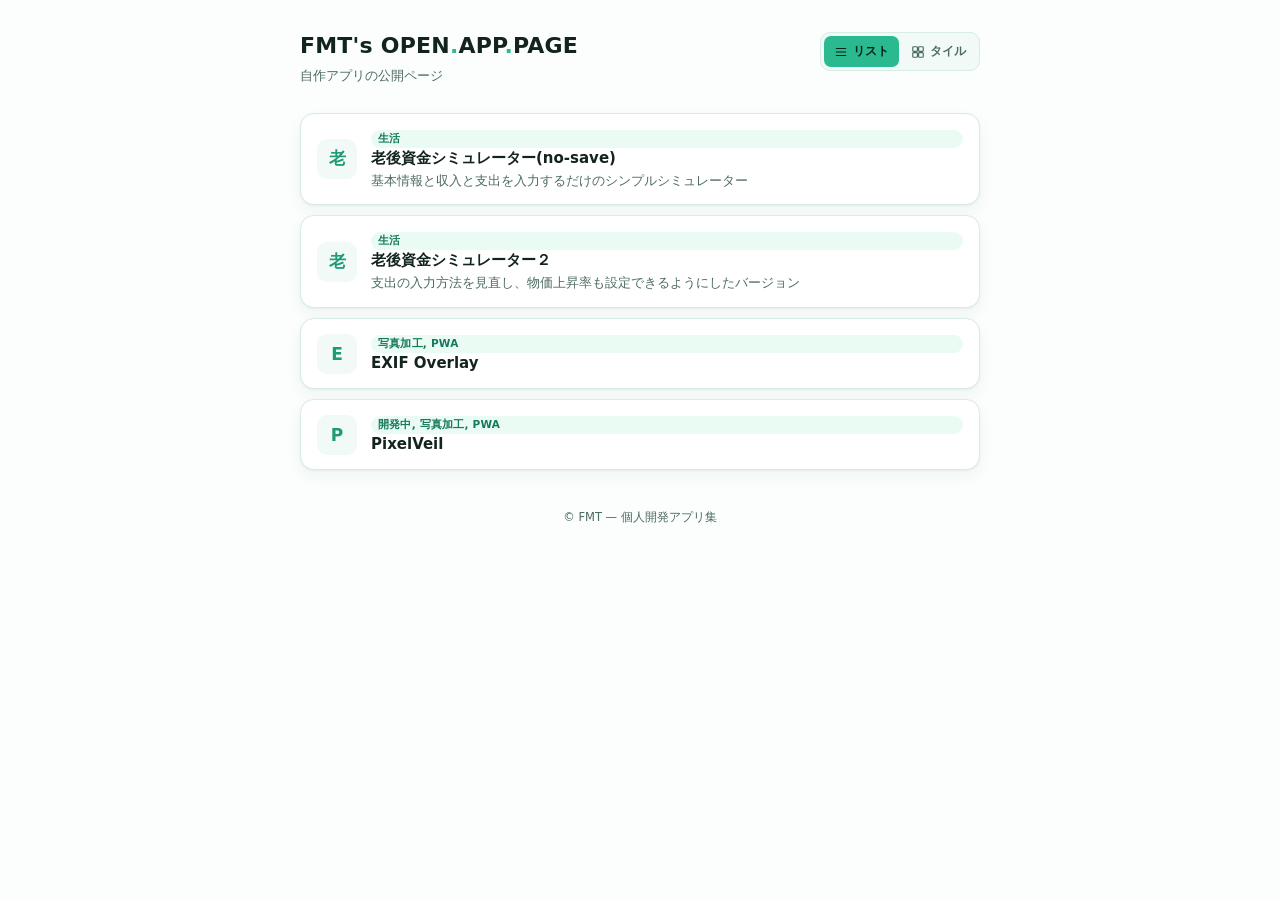
==== index.html @ 7205ddc9 "Update index.html アプリの説明を追加" ====
<!DOCTYPE html>
<html lang="ja">
<head>
<meta charset="UTF-8">
<meta name="viewport" content="width=device-width, initial-scale=1, viewport-fit=cover">
<title>FMT's OPEN APP PAGE</title>
<style>
  :root {
    --mint-50:  #eafbf4;
    --mint-200: #a9ecd2;
    --mint-500: #2bb98f;
    --mint-600: #1f9a76;
    --mint-700: #157a5c;

    --bg:      #fbfefc;
    --surface: #ffffff;
    --surface-2: #f1faf6;
    --border:  #d7ece2;
    --text:    #12241d;
    --text-2:  #4d6b60;
    --tag-bg:  #eafbf4;
    --tag-text:#157a5c;
    --shadow: 0 1px 2px rgba(20, 60, 45, 0.06), 0 6px 16px rgba(20, 60, 45, 0.05);
  }

  @media (prefers-color-scheme: dark) {
    :root {
      --bg:      #0a1512;
      --surface: #10201a;
      --surface-2: #132a21;
      --border:  #1e3b30;
      --text:    #e7f7ef;
      --text-2:  #93b8a9;
      --tag-bg:  #16352a;
      --tag-text:#7bd8b4;
      --mint-500:#34caa0;
      --mint-600:#2bb98f;
      --shadow: 0 1px 2px rgba(0,0,0,0.3), 0 8px 20px rgba(0,0,0,0.35);
    }
  }

  * { box-sizing: border-box; }

  html, body {
    margin: 0;
    padding: 0;
    background: var(--bg);
    color: var(--text);
    font-family: -apple-system, BlinkMacSystemFont, "Hiragino Sans", "Hiragino Kaku Gothic ProN",
                 "Yu Gothic UI", "Yu Gothic", "Segoe UI", system-ui, sans-serif;
    -webkit-font-smoothing: antialiased;
    transition: background 0.25s ease, color 0.25s ease;
  }

  a { color: inherit; text-decoration: none; }

  .wrap {
    max-width: 720px;
    margin: 0 auto;
    padding: 32px 20px 80px;
  }

  header.page-head {
    display: flex;
    align-items: flex-start;
    justify-content: space-between;
    gap: 16px;
    margin-bottom: 28px;
  }

  .titles h1 {
    margin: 0 0 6px;
    font-size: 22px;
    font-weight: 700;
    letter-spacing: 0.01em;
    line-height: 1.3;
  }

  .titles h1 .dot {
    color: var(--mint-500);
  }

  .titles p {
    margin: 0;
    font-size: 13px;
    color: var(--text-2);
  }

  /* View toggle */
  .toggle {
    display: inline-flex;
    flex-shrink: 0;
    background: var(--surface-2);
    border: 1px solid var(--border);
    border-radius: 10px;
    padding: 3px;
    gap: 2px;
  }

  .toggle button {
    appearance: none;
    border: none;
    background: transparent;
    color: var(--text-2);
    padding: 7px 10px;
    border-radius: 7px;
    font-size: 12px;
    font-weight: 600;
    display: flex;
    align-items: center;
    gap: 5px;
    cursor: pointer;
    transition: background 0.15s ease, color 0.15s ease;
  }

  .toggle button svg { width: 14px; height: 14px; display: block; }

  .toggle button[aria-pressed="true"] {
    background: var(--mint-500);
    color: #04231a;
  }

  /* App list container */
  #apps {
    display: flex;
    flex-direction: column;
    gap: 10px;
  }

  #apps.view-tile {
    display: grid;
    grid-template-columns: repeat(2, 1fr);
    gap: 12px;
  }

  @media (max-width: 480px) {
    #apps.view-tile {
      grid-template-columns: 1fr;
    }
  }

  .card {
    background: var(--surface);
    border: 1px solid var(--border);
    border-radius: 14px;
    box-shadow: var(--shadow);
    padding: 16px 18px;
    display: flex;
    flex-direction: column;
    gap: 6px;
    transition: transform 0.12s ease, border-color 0.12s ease;
  }

  .card:active {
    transform: scale(0.98);
  }

  @media (hover: hover) {
    .card:hover {
      border-color: var(--mint-500);
    }
  }

  #apps.view-list .card {
    flex-direction: row;
    align-items: center;
    gap: 14px;
    padding: 14px 16px;
  }

  .card-icon {
    flex-shrink: 0;
    width: 40px;
    height: 40px;
    border-radius: 10px;
    background: var(--surface-2);
    color: var(--mint-600);
    display: flex;
    align-items: center;
    justify-content: center;
    font-size: 17px;
    font-weight: 700;
  }

  #apps.view-tile .card-icon {
    width: 34px;
    height: 34px;
    font-size: 15px;
  }

  .card-body {
    flex: 1;
    min-width: 0;
  }

  .card-title {
    font-size: 15px;
    font-weight: 600;
    line-height: 1.4;
    word-break: break-word;
  }

  .card-desc {
    margin-top: 3px;
    font-size: 12.5px;
    color: var(--text-2);
    line-height: 1.5;
  }

  #apps.view-tile .card-desc {
    display: -webkit-box;
    -webkit-line-clamp: 3;
    -webkit-box-orient: vertical;
    overflow: hidden;
  }

  .card-tag {
    align-self: flex-start;
    font-size: 10.5px;
    font-weight: 700;
    letter-spacing: 0.02em;
    background: var(--tag-bg);
    color: var(--tag-text);
    padding: 2px 7px;
    border-radius: 999px;
    margin-top: 2px;
  }

  footer {
    margin-top: 40px;
    font-size: 11.5px;
    color: var(--text-2);
    text-align: center;
  }

  :focus-visible {
    outline: 2px solid var(--mint-500);
    outline-offset: 2px;
  }

  @media (prefers-reduced-motion: reduce) {
    * { transition: none !important; }
  }
</style>
</head>
<body>
  <div class="wrap">
    <header class="page-head">
      <div class="titles">
        <h1>FMT's OPEN<span class="dot">.</span>APP<span class="dot">.</span>PAGE</h1>
        <p>自作アプリの公開ページ</p>
      </div>
      <div class="toggle" role="group" aria-label="表示切り替え">
        <button id="btn-list" aria-pressed="true" onclick="setView('list')">
          <svg viewBox="0 0 24 24" fill="none" stroke="currentColor" stroke-width="2" stroke-linecap="round"><line x1="4" y1="6" x2="20" y2="6"/><line x1="4" y1="12" x2="20" y2="12"/><line x1="4" y1="18" x2="20" y2="18"/></svg>
          リスト
        </button>
        <button id="btn-tile" aria-pressed="false" onclick="setView('tile')">
          <svg viewBox="0 0 24 24" fill="none" stroke="currentColor" stroke-width="2" stroke-linecap="round" stroke-linejoin="round"><rect x="3" y="3" width="8" height="8" rx="1.5"/><rect x="13" y="3" width="8" height="8" rx="1.5"/><rect x="3" y="13" width="8" height="8" rx="1.5"/><rect x="13" y="13" width="8" height="8" rx="1.5"/></svg>
          タイル
        </button>
      </div>
    </header>

    <div id="apps" class="view-list"></div>

    <footer>© FMT — 個人開発アプリ集</footer>
  </div>

<script>
  var APPS = [
    {
      title: "老後資金シミュレーター(no-save)",
      url: "https://fmt-jp.github.io/open/retirement-simulator-no-save.html",
      desc: "基本情報と収入と支出を入力するだけのシンプルシミュレーター",
      tag: "生活"
    },
    {
      title: "老後資金シミュレーター２",
      url: "https://fmt-jp.github.io/open/rougo-sim/index.html",
      desc: "支出の入力方法を見直し、物価上昇率も設定できるようにしたバージョン",
      tag: "生活"
    },
    {
      title: "EXIF Overlay",
      url: "https://fmt-jp.github.io/open/exif-overlay-pwa/index.html",
      desc: "",
      tag: "写真加工, PWA"
    },
    {
      title: "PixelVeil",
      url: "https://fmt-jp.github.io/open/photo-editor-app/index.html",
      desc: "",
      tag: "開発中, 写真加工, PWA"
    }
  ];

  function initials(title) {
    var s = title.trim();
    return s.slice(0, 1);
  }

  function render() {
    var root = document.getElementById('apps');
    root.innerHTML = APPS.map(function (app) {
      return (
        '<a class="card" href="' + app.url + '">' +
          '<div class="card-icon">' + initials(app.title) + '</div>' +
          '<div class="card-body">' +
            (app.tag ? '<div class="card-tag">' + app.tag + '</div>' : '') +
            '<div class="card-title">' + app.title + '</div>' +
            (app.desc ? '<div class="card-desc">' + app.desc + '</div>' : '') +
          '</div>' +
        '</a>'
      );
    }).join('');
  }

  var currentView = 'list';

  function setView(view) {
    currentView = view;
    var root = document.getElementById('apps');
    root.classList.remove('view-list', 'view-tile');
    root.classList.add('view-' + view);
    document.getElementById('btn-list').setAttribute('aria-pressed', String(view === 'list'));
    document.getElementById('btn-tile').setAttribute('aria-pressed', String(view === 'tile'));
  }

  render();
  setView(currentView);
</script>
</body>
</html>
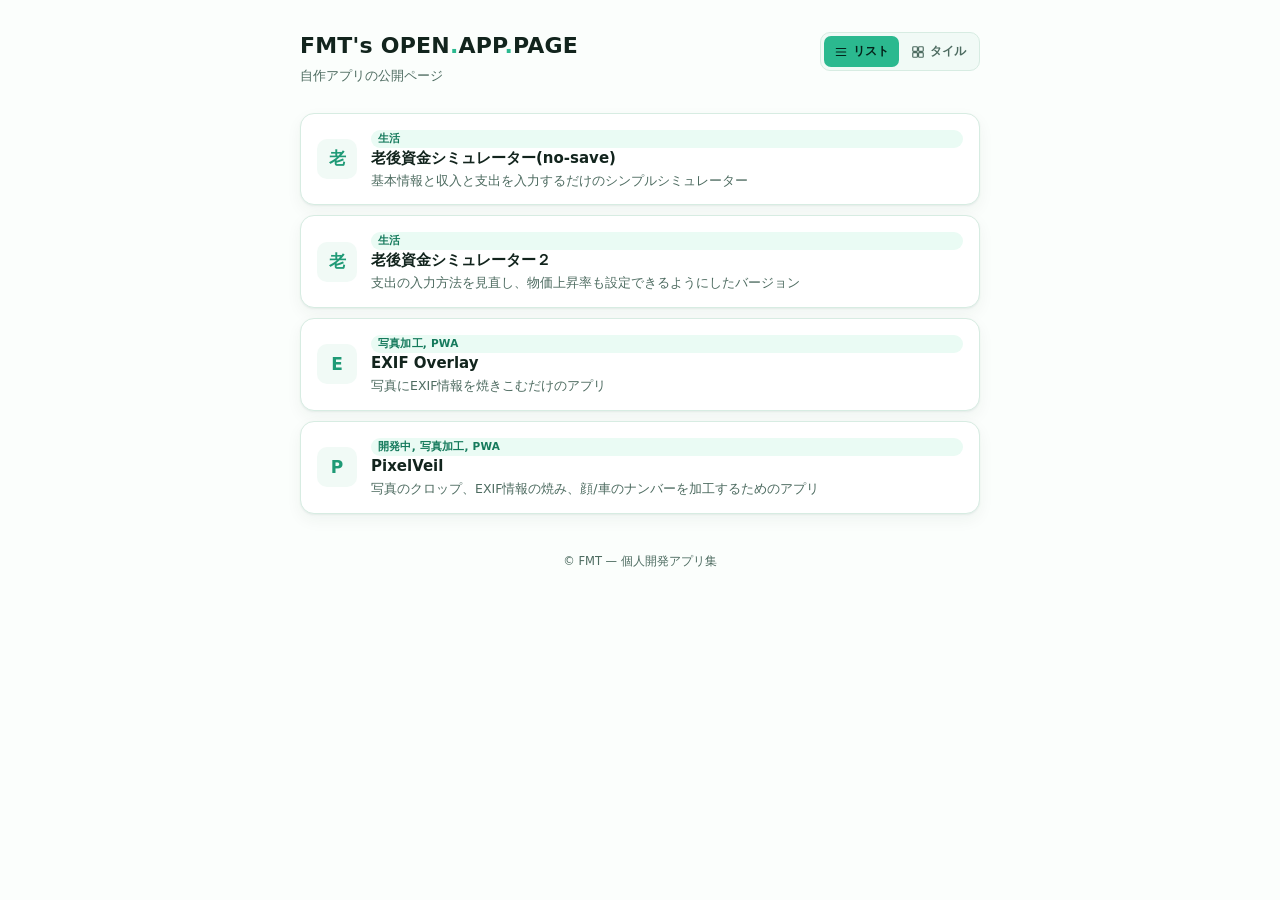
==== commit 9119487c: "Update index.html" ====
--- a/index.html
+++ b/index.html
@@ -284,13 +284,13 @@
     {
       title: "EXIF Overlay",
       url: "https://fmt-jp.github.io/open/exif-overlay-pwa/index.html",
-      desc: "",
+      desc: "写真にEXIF情報を焼きこむだけのアプリ",
       tag: "写真加工, PWA"
     },
     {
       title: "PixelVeil",
       url: "https://fmt-jp.github.io/open/photo-editor-app/index.html",
-      desc: "",
+      desc: "写真のクロップ、EXIF情報の焼み、顔/車のナンバーを加工するためのアプリ",
       tag: "開発中, 写真加工, PWA"
     }
   ];
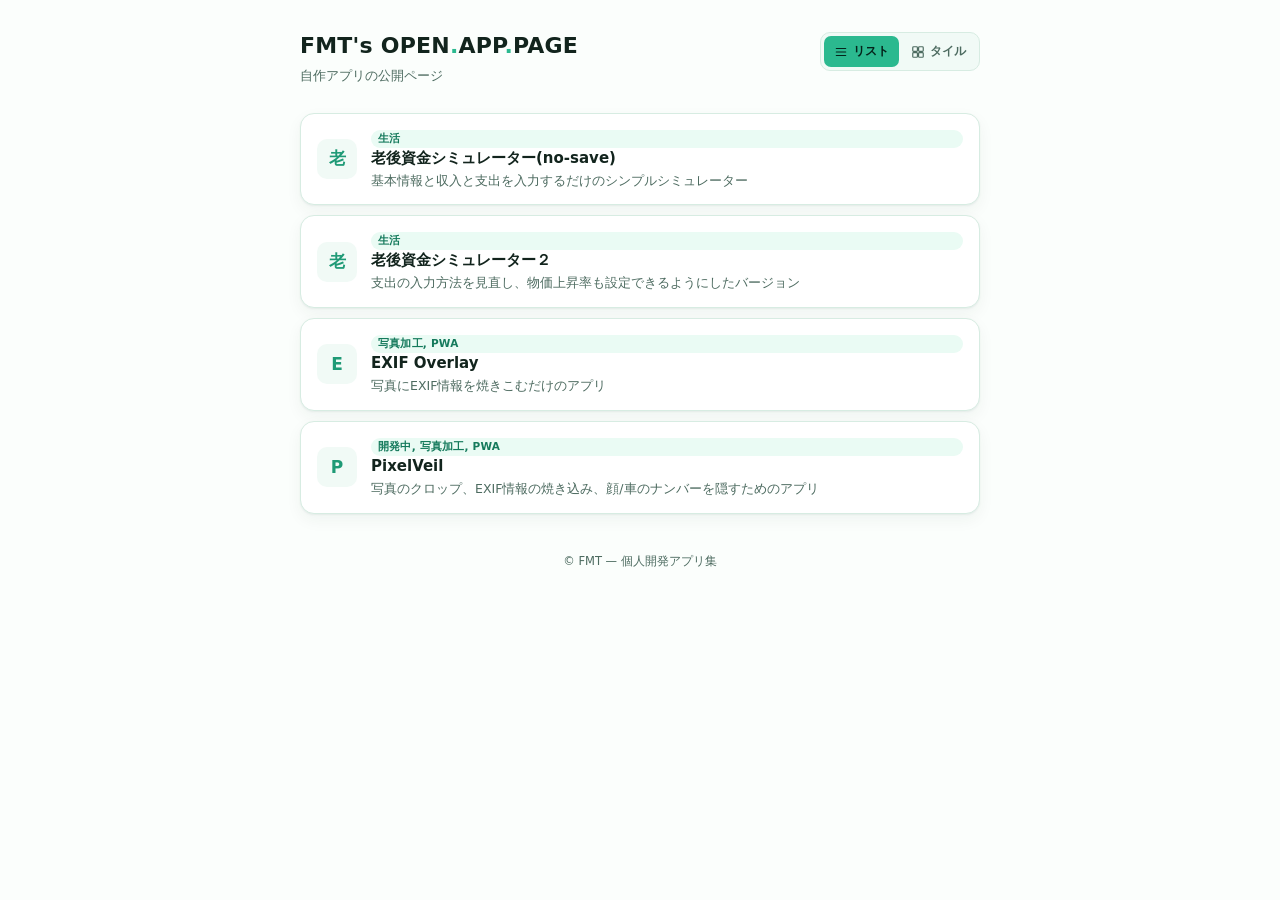
==== commit e34e6e4b: "履歴機能追加" ====
--- a/index.html
+++ b/index.html
@@ -290,7 +290,7 @@
     {
       title: "PixelVeil",
       url: "https://fmt-jp.github.io/open/photo-editor-app/index.html",
-      desc: "写真のクロップ、EXIF情報の焼み、顔/車のナンバーを加工するためのアプリ",
+      desc: "写真のクロップ、EXIF情報の焼き込み、顔/車のナンバーを隠すためのアプリ",
       tag: "開発中, 写真加工, PWA"
     }
   ];
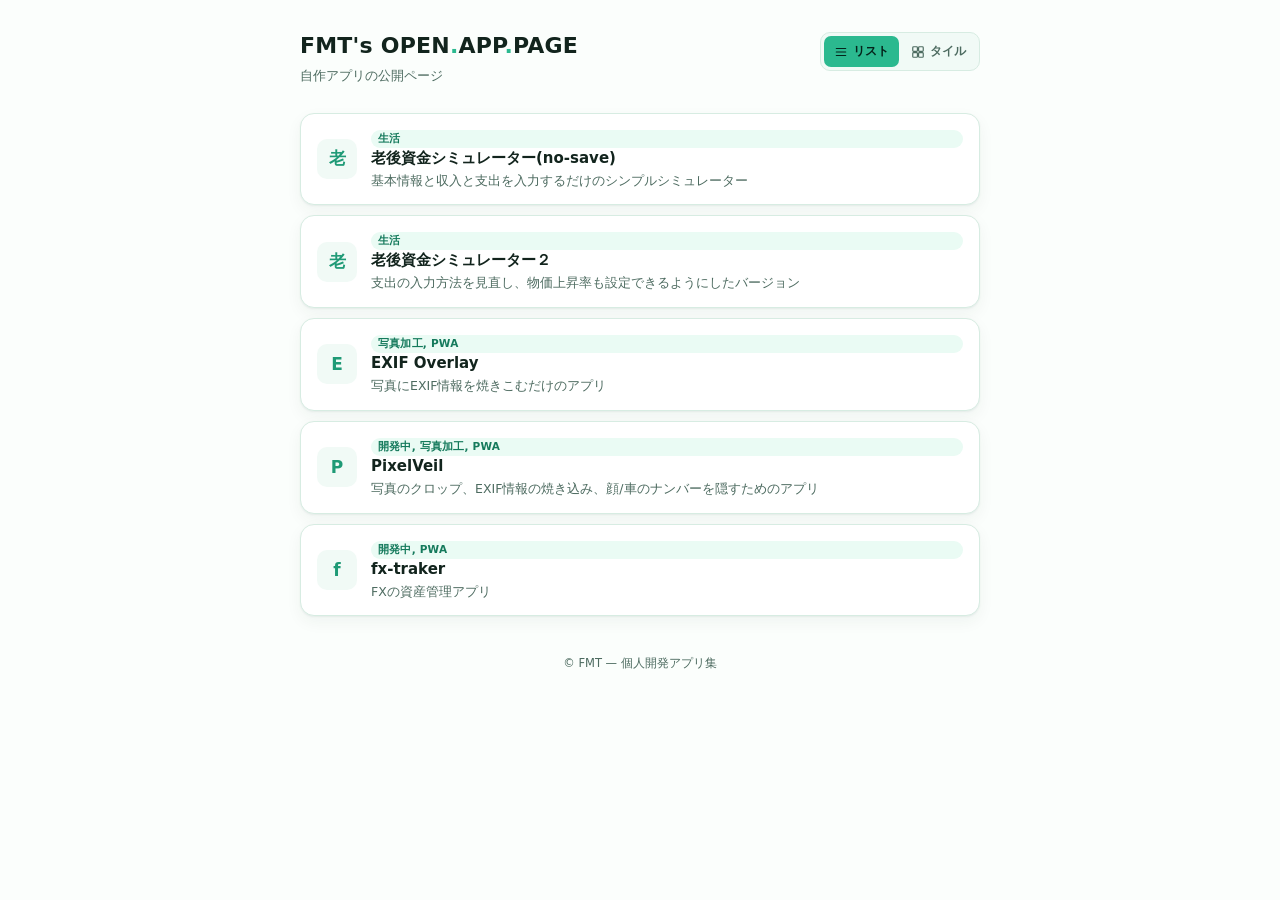
==== commit 543b4255: "Update index.html" ====
--- a/index.html
+++ b/index.html
@@ -292,6 +292,12 @@
       url: "https://fmt-jp.github.io/open/photo-editor-app/index.html",
       desc: "写真のクロップ、EXIF情報の焼き込み、顔/車のナンバーを隠すためのアプリ",
       tag: "開発中, 写真加工, PWA"
+    },
+    {
+      title: "fx-traker",
+      url: "https://fmt-jp.github.io/open/fx-tracker/index.html",
+      desc: "FXの資産管理アプリ",
+      tag: "開発中, PWA"
     }
   ];
 
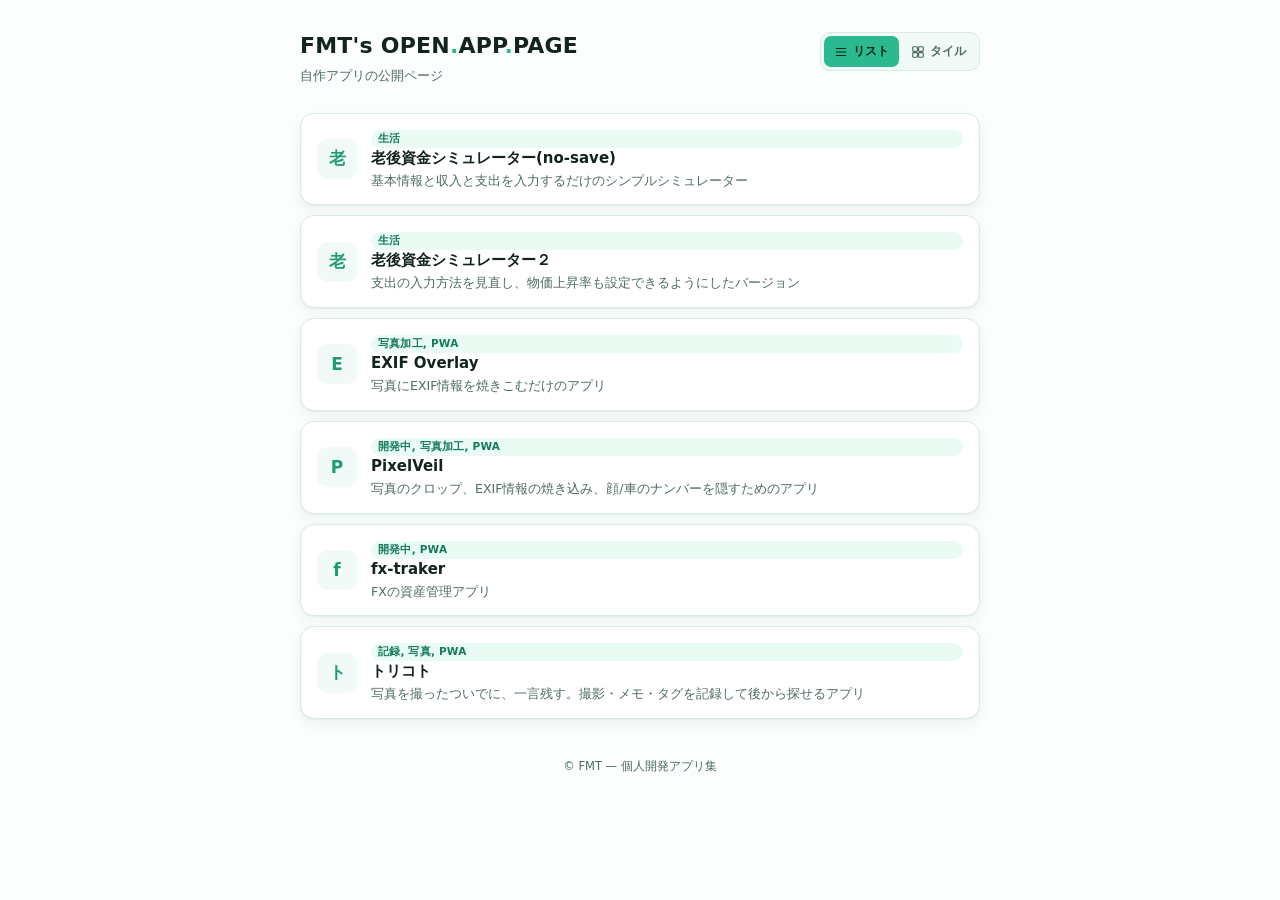
==== commit f7da8ecd: "torikoto追加 torikoto追加" ====
--- a/index.html
+++ b/index.html
@@ -298,6 +298,12 @@
       url: "https://fmt-jp.github.io/open/fx-tracker/index.html",
       desc: "FXの資産管理アプリ",
       tag: "開発中, PWA"
+    },
+    {
+      title: "トリコト",
+      url: "https://fmt-jp.github.io/open/torikoto/index.html",
+      desc: "写真を撮ったついでに、一言残す。撮影・メモ・タグを記録して後から探せるアプリ",
+      tag: "記録, 写真, PWA"
     }
   ];
 
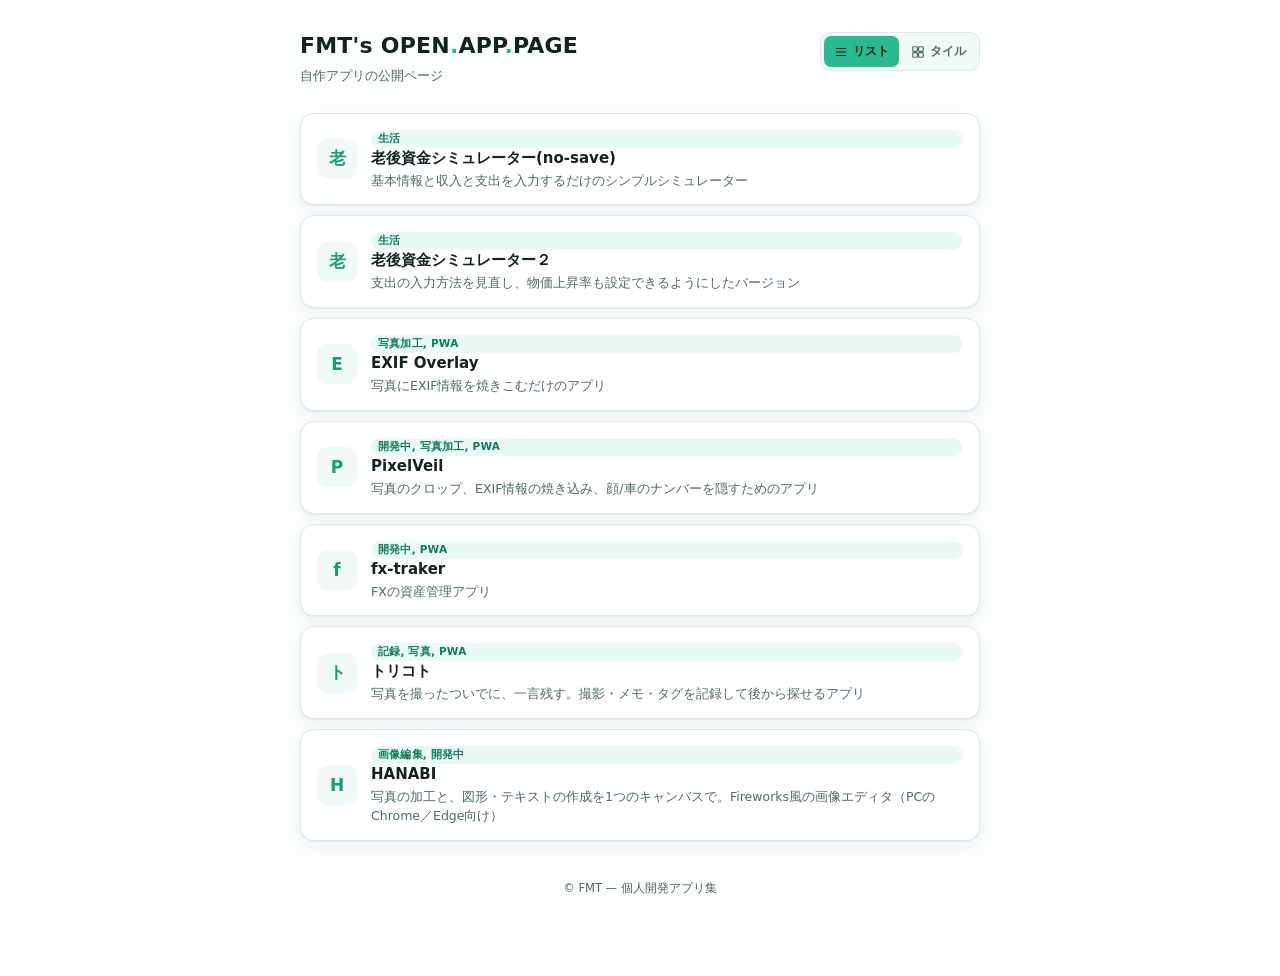
==== commit d7782312: "Add HANABI (image editor) under hanabi/ Built from fmt-jp/Sparca; later updates are pushed here auto" ====
--- a/index.html
+++ b/index.html
@@ -304,6 +304,12 @@
       url: "https://fmt-jp.github.io/open/torikoto/index.html",
       desc: "写真を撮ったついでに、一言残す。撮影・メモ・タグを記録して後から探せるアプリ",
       tag: "記録, 写真, PWA"
+    },
+    {
+      title: "HANABI",
+      url: "https://fmt-jp.github.io/open/hanabi/index.html",
+      desc: "写真の加工と、図形・テキストの作成を1つのキャンバスで。Fireworks風の画像エディタ（PCのChrome／Edge向け）",
+      tag: "画像編集, 開発中"
     }
   ];
 
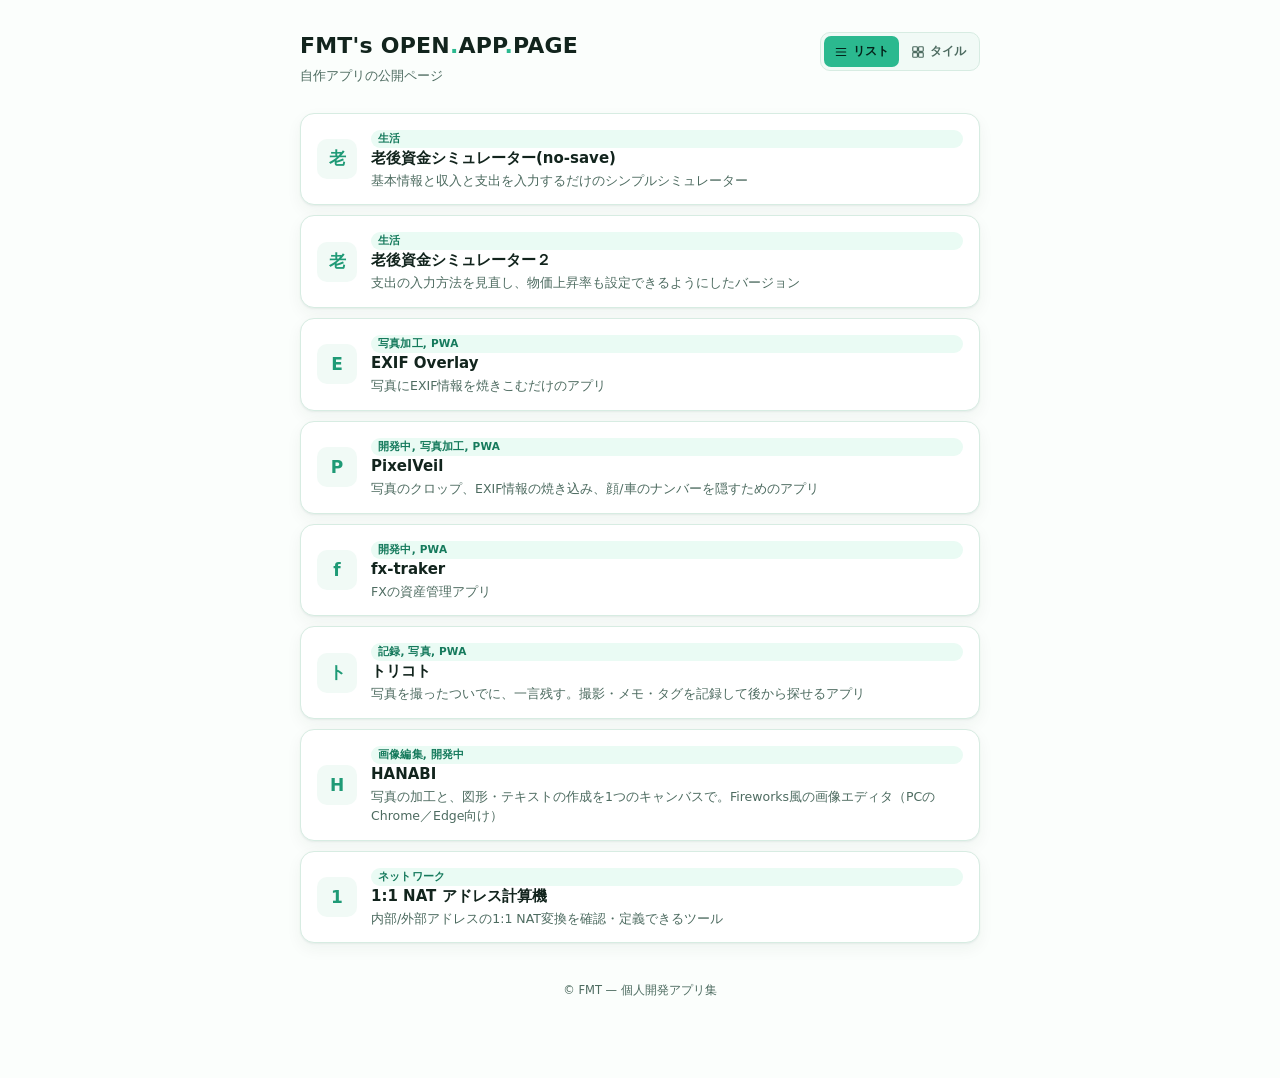
==== commit 4310196c: "Add NAT address calculator to app list Co-Authored-By: Claude Sonnet 5 <noreply@anthropic.com> Claud" ====
--- a/index.html
+++ b/index.html
@@ -310,6 +310,12 @@
       url: "https://fmt-jp.github.io/open/hanabi/index.html",
       desc: "写真の加工と、図形・テキストの作成を1つのキャンバスで。Fireworks風の画像エディタ（PCのChrome／Edge向け）",
       tag: "画像編集, 開発中"
+    },
+    {
+      title: "1:1 NAT アドレス計算機",
+      url: "https://fmt-jp.github.io/open/NAT_address_calc.html",
+      desc: "内部/外部アドレスの1:1 NAT変換を確認・定義できるツール",
+      tag: "ネットワーク"
     }
   ];
 
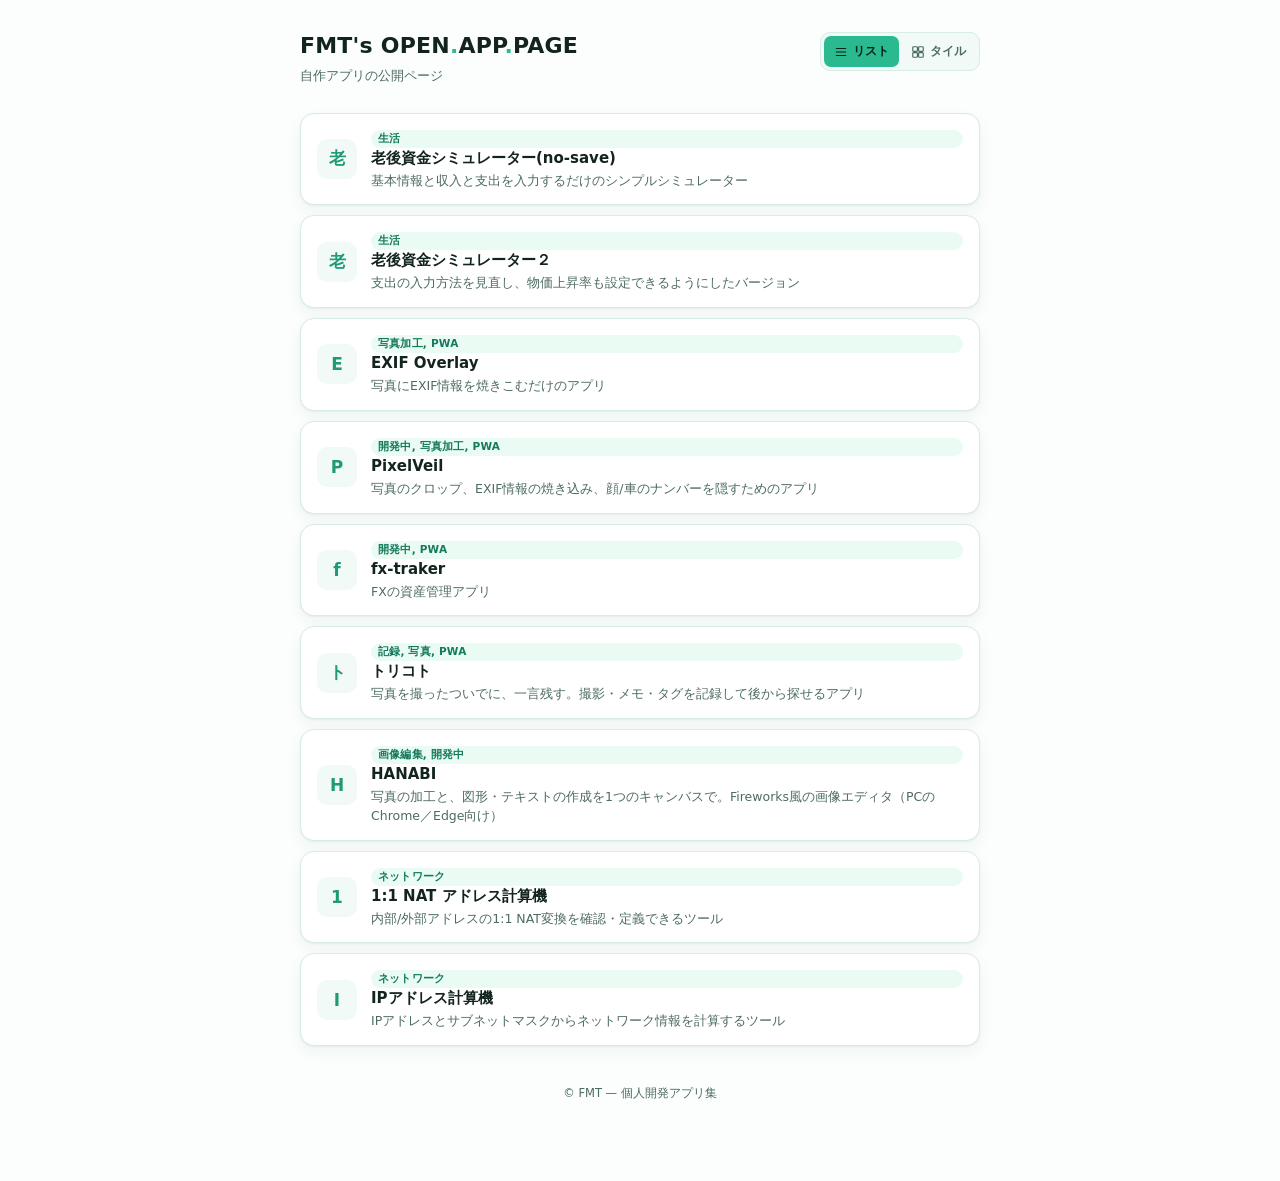
==== commit 546c092d: "Add IP address calculator to app list Co-Authored-By: Claude Sonnet 5 <noreply@anthropic.com> Claude" ====
--- a/index.html
+++ b/index.html
@@ -316,6 +316,12 @@
       url: "https://fmt-jp.github.io/open/NAT_address_calc.html",
       desc: "内部/外部アドレスの1:1 NAT変換を確認・定義できるツール",
       tag: "ネットワーク"
+    },
+    {
+      title: "IPアドレス計算機",
+      url: "https://fmt-jp.github.io/open/ip_address_calc.html",
+      desc: "IPアドレスとサブネットマスクからネットワーク情報を計算するツール",
+      tag: "ネットワーク"
     }
   ];
 
